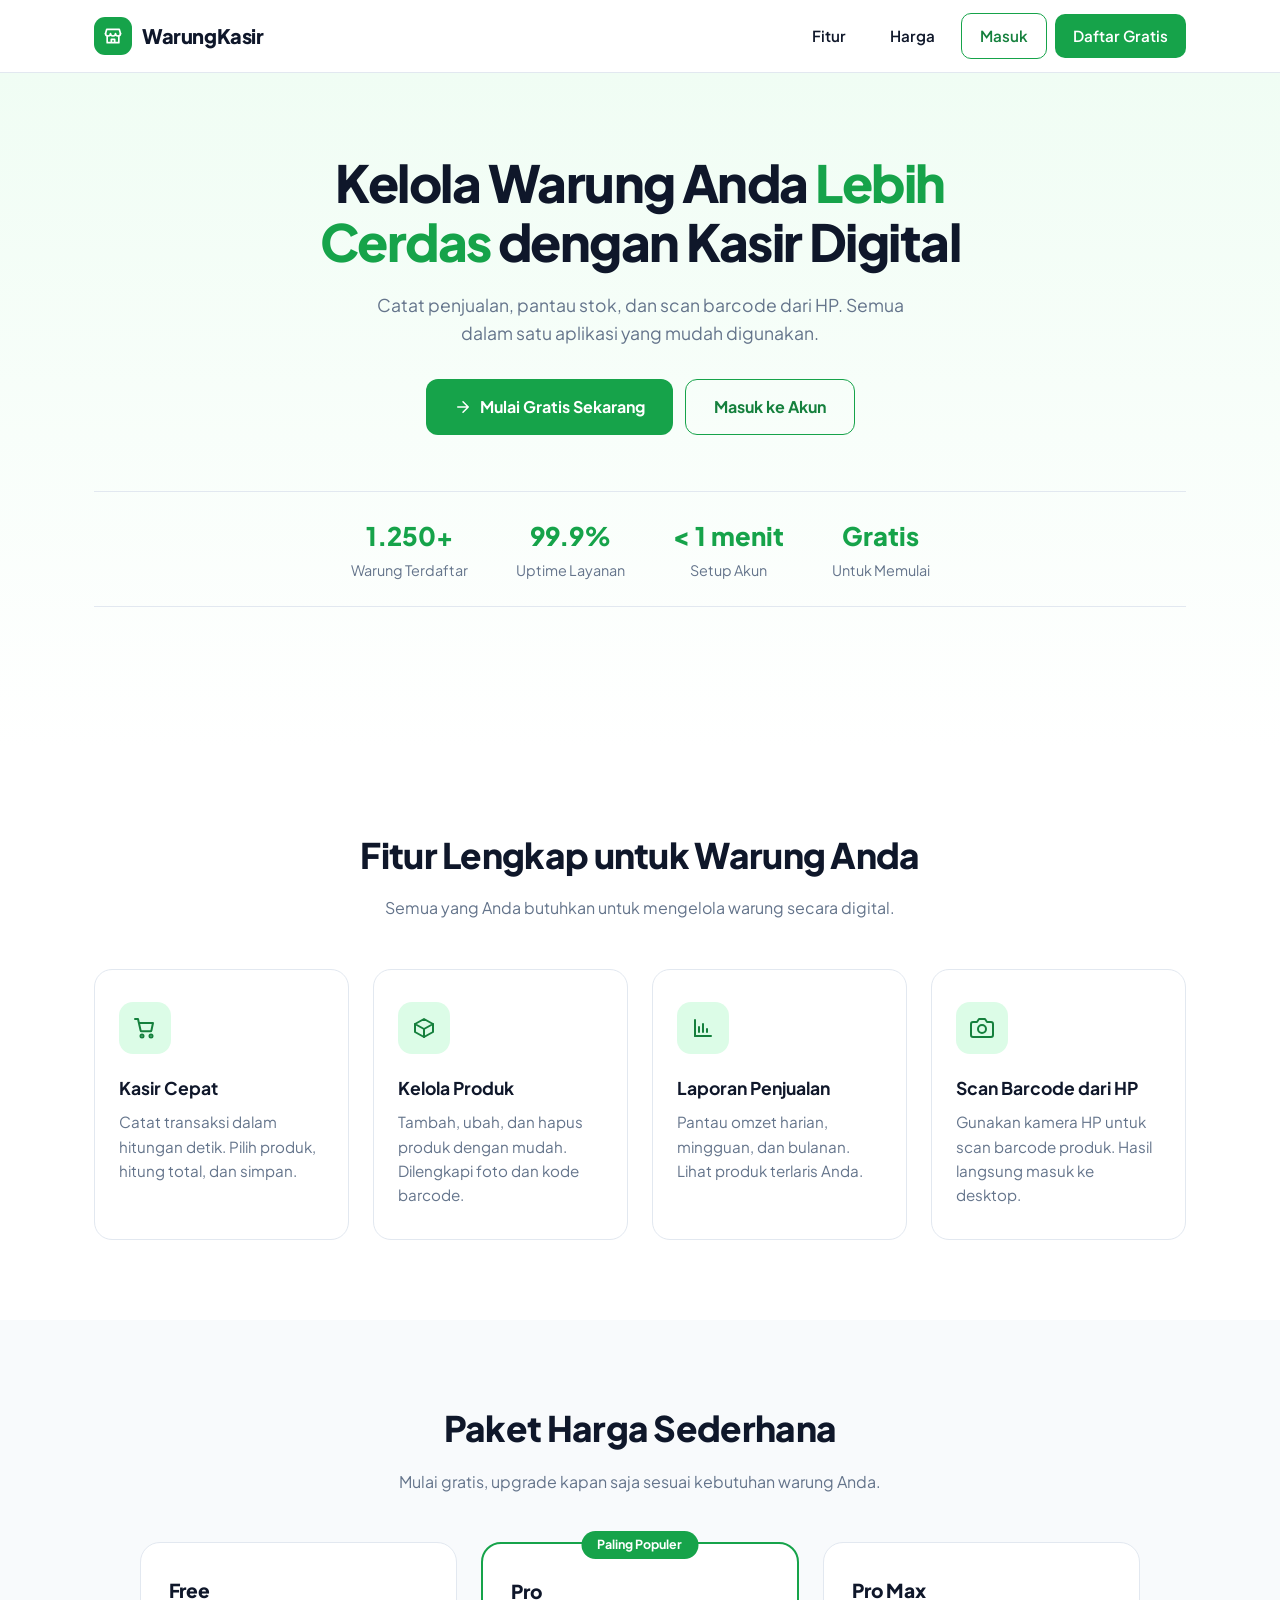
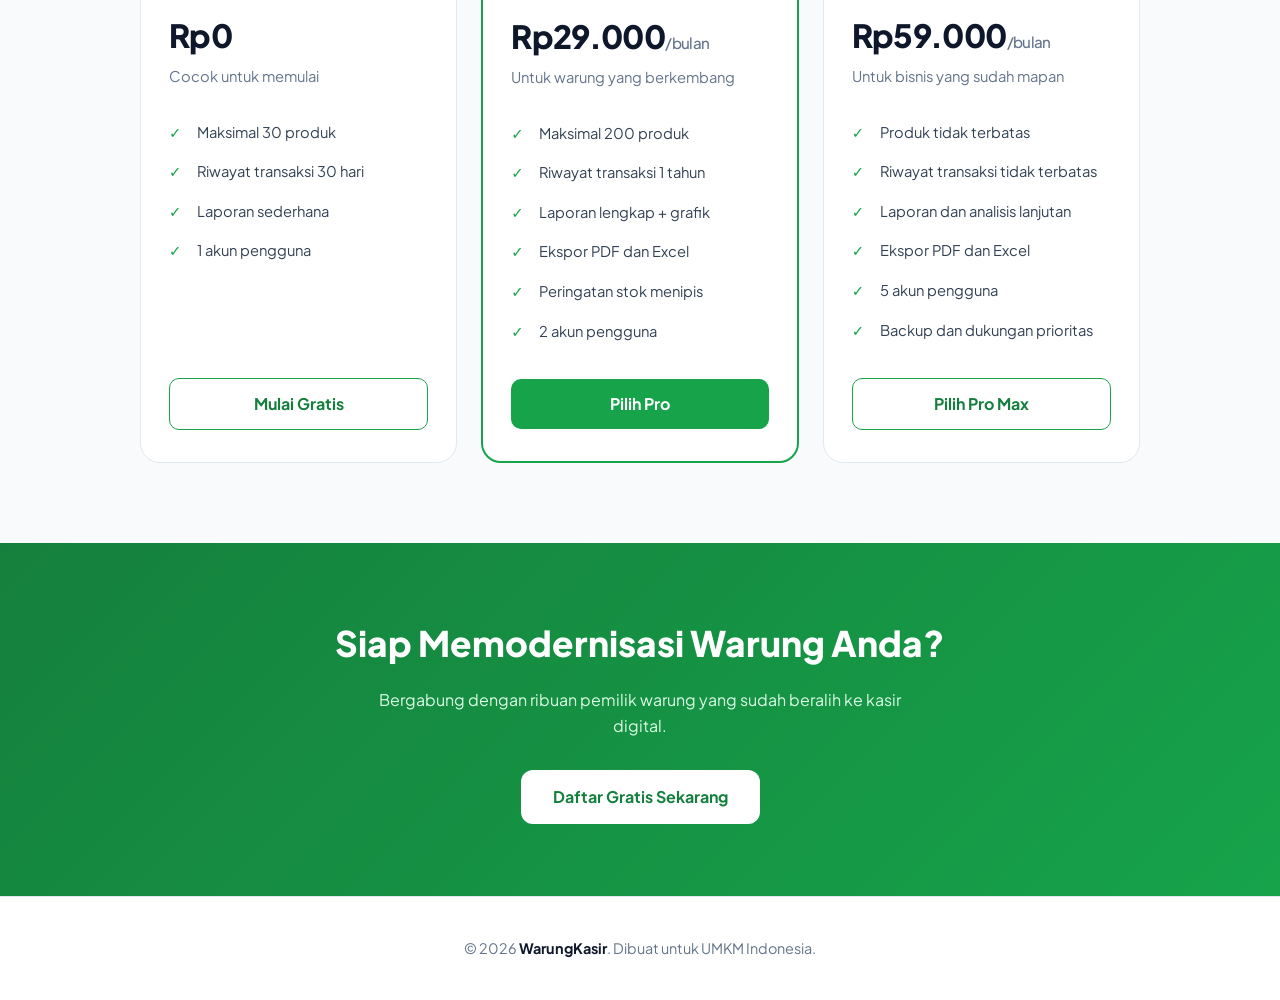
==== src/index.html @ 2b64ba41 "first commit" ====
<!DOCTYPE html>
<html lang="id">
<head>
  <meta charset="UTF-8">
  <meta name="viewport" content="width=device-width, initial-scale=1">
  <title>WarungKasir - Kasir Digital untuk Warung dan UMKM</title>
  <link rel="preconnect" href="https://fonts.googleapis.com">
  <link rel="preconnect" href="https://fonts.gstatic.com" crossorigin>
  <link href="https://fonts.googleapis.com/css2?family=Plus+Jakarta+Sans:wght@400;500;600;700;800&display=swap" rel="stylesheet">
  <style>
    :root {
      --g: #16A34A;
      --gd: #15803D;
      --gl: #DCFCE7;
      --bg: #F8FAFC;
      --tx: #0F172A;
      --mu: #64748B;
      --bd: #E2E8F0;
    }
    * { box-sizing: border-box; margin: 0; padding: 0; }
    body {
      font-family: 'Plus Jakarta Sans', system-ui, -apple-system, sans-serif;
      background: #fff;
      color: var(--tx);
      line-height: 1.6;
    }
    a { text-decoration: none; color: inherit; }
    .container { max-width: 1140px; margin: 0 auto; padding: 0 24px; }

    /* Navbar */
    .nav {
      position: sticky; top: 0; z-index: 50;
      background: rgba(255,255,255,0.9);
      backdrop-filter: blur(12px);
      border-bottom: 1px solid var(--bd);
    }
    .nav-inner {
      display: flex; align-items: center; justify-content: space-between;
      height: 72px;
    }
    .brand {
      display: flex; align-items: center; gap: 10px;
      font-size: 1.25rem; font-weight: 800; letter-spacing: -0.02em;
    }
    .logo {
      width: 38px; height: 38px; border-radius: 11px;
      background: var(--g); display: grid; place-items: center;
    }
    .nav-links { display: flex; align-items: center; gap: 8px; }
    .nav-links a {
      padding: 10px 18px; border-radius: 10px;
      font-weight: 600; font-size: 0.95rem;
    }
    .nav-links a:hover { background: var(--bg); }
    .btn-primary {
      background: var(--g); color: #fff !important;
      padding: 10px 20px; border-radius: 10px;
      font-weight: 700; transition: background 0.15s;
    }
    .btn-primary:hover { background: var(--gd); }
    .btn-ghost {
      border: 1.5px solid var(--g); color: var(--gd) !important;
      padding: 10px 20px; border-radius: 10px;
      font-weight: 700; transition: background 0.15s;
    }
    .btn-ghost:hover { background: var(--gl); }

    /* Hero */
    .hero {
      padding: 80px 0 60px;
      background: linear-gradient(180deg, #F0FDF4 0%, #fff 100%);
      text-align: center;
    }
    .hero h1 {
      font-size: clamp(2rem, 5vw, 3.2rem);
      font-weight: 800; letter-spacing: -0.03em;
      line-height: 1.15; margin-bottom: 20px;
      max-width: 780px; margin-inline: auto;
    }
    .hero h1 span { color: var(--g); }
    .hero p {
      font-size: 1.1rem; color: var(--mu);
      max-width: 580px; margin: 0 auto 32px;
    }
    .hero-btns {
      display: flex; gap: 12px; justify-content: center;
      flex-wrap: wrap; margin-bottom: 56px;
    }
    .hero-btns a {
      padding: 14px 28px; border-radius: 12px;
      font-weight: 700; font-size: 1rem;
      display: inline-flex; align-items: center; gap: 8px;
    }

    /* Stats bar */
    .stats-bar {
      display: flex; justify-content: center; gap: 48px;
      flex-wrap: wrap; padding: 24px 0;
      border-top: 1px solid var(--bd);
      border-bottom: 1px solid var(--bd);
      margin-bottom: 80px;
    }
    .stats-bar div { text-align: center; }
    .stats-bar b { display: block; font-size: 1.6rem; font-weight: 800; color: var(--g); }
    .stats-bar span { color: var(--mu); font-size: 0.9rem; }

    /* Section */
    .section { padding: 80px 0; }
    .section-head { text-align: center; margin-bottom: 48px; }
    .section-head h2 {
      font-size: clamp(1.6rem, 3.5vw, 2.2rem);
      font-weight: 800; letter-spacing: -0.02em;
      margin-bottom: 12px;
    }
    .section-head p { color: var(--mu); max-width: 540px; margin: 0 auto; }

    /* Features */
    .features {
      display: grid;
      grid-template-columns: repeat(auto-fit, minmax(240px, 1fr));
      gap: 24px;
    }
    .feature {
      padding: 32px 24px;
      background: #fff;
      border: 1px solid var(--bd);
      border-radius: 18px;
      transition: transform 0.15s, box-shadow 0.15s;
    }
    .feature:hover {
      transform: translateY(-4px);
      box-shadow: 0 12px 32px rgba(15,23,42,0.08);
    }
    .feature-icon {
      width: 52px; height: 52px; border-radius: 14px;
      background: var(--gl); color: var(--gd);
      display: grid; place-items: center; margin-bottom: 20px;
    }
    .feature h3 { font-size: 1.1rem; font-weight: 700; margin-bottom: 8px; }
    .feature p { color: var(--mu); font-size: 0.95rem; }

    /* Pricing */
    .pricing {
      display: grid;
      grid-template-columns: repeat(auto-fit, minmax(280px, 1fr));
      gap: 24px;
      max-width: 1000px; margin: 0 auto;
    }
    .plan {
      padding: 32px 28px;
      background: #fff;
      border: 1px solid var(--bd);
      border-radius: 20px;
      display: flex; flex-direction: column;
      transition: transform 0.15s, box-shadow 0.15s;
    }
    .plan:hover {
      transform: translateY(-4px);
      box-shadow: 0 12px 32px rgba(15,23,42,0.08);
    }
    .plan.hero-plan {
      border: 2px solid var(--g);
      position: relative;
    }
    .plan.hero-plan::before {
      content: 'Paling Populer';
      position: absolute; top: -13px; left: 50%; transform: translateX(-50%);
      background: var(--g); color: #fff;
      padding: 4px 16px; border-radius: 999px;
      font-size: 0.78rem; font-weight: 700;
    }
    .plan-name { font-size: 1.2rem; font-weight: 800; margin-bottom: 4px; }
    .plan-price { font-size: 2rem; font-weight: 800; letter-spacing: -0.02em; margin-bottom: 4px; }
    .plan-price small { font-size: 0.95rem; font-weight: 500; color: var(--mu); }
    .plan-desc { color: var(--mu); font-size: 0.92rem; margin-bottom: 24px; }
    .plan ul {
      list-style: none; flex: 1; margin-bottom: 28px;
    }
    .plan ul li {
      padding: 8px 0; padding-left: 28px;
      position: relative; color: #334155;
      font-size: 0.92rem;
    }
    .plan ul li::before {
      content: '✓'; position: absolute; left: 0;
      color: var(--g); font-weight: 800;
    }
    .plan a {
      text-align: center; padding: 12px;
      border-radius: 10px; font-weight: 700;
    }

    /* CTA */
    .cta {
      padding: 72px 0;
      background: linear-gradient(135deg, var(--gd) 0%, var(--g) 100%);
      text-align: center; color: #fff;
    }
    .cta h2 { font-size: clamp(1.6rem, 3.5vw, 2.2rem); font-weight: 800; margin-bottom: 16px; }
    .cta p { color: #DCFCE7; max-width: 540px; margin: 0 auto 32px; }
    .cta a {
      display: inline-block; padding: 14px 32px;
      background: #fff; color: var(--gd);
      border-radius: 12px; font-weight: 700;
      transition: transform 0.15s;
    }
    .cta a:hover { transform: translateY(-2px); }

    /* Footer */
    .footer {
      padding: 40px 0; text-align: center;
      color: var(--mu); font-size: 0.9rem;
      border-top: 1px solid var(--bd);
    }
    .footer b { color: var(--tx); }

    @media (max-width: 640px) {
      .nav-links a:not(.btn-primary):not(.btn-ghost) { display: none; }
      .stats-bar { gap: 24px; }
      .hero { padding: 60px 0 40px; }
    }
  </style>
</head>
<body>

<!-- Navbar -->
<nav class="nav">
  <div class="container nav-inner">
    <a href="index.html" class="brand">
      <span class="logo">
        <svg width="20" height="20" viewBox="0 0 24 24" fill="none" stroke="#fff" stroke-width="2" stroke-linecap="round" stroke-linejoin="round"><path d="M3 9l1.5-5h15L21 9"/><path d="M3 9a3 3 0 0 0 6 0 3 3 0 0 0 6 0 3 3 0 0 0 6 0"/><path d="M5 12v8h14v-8M10 20v-4h4v4"/></svg>
      </span>
      WarungKasir
    </a>
    <div class="nav-links">
      <a href="#fitur">Fitur</a>
      <a href="#harga">Harga</a>
      <a href="login.html" class="btn-ghost">Masuk</a>
      <a href="register.html" class="btn-primary">Daftar Gratis</a>
    </div>
  </div>
</nav>

<!-- Hero -->
<section class="hero">
  <div class="container">
    <h1>Kelola Warung Anda <span>Lebih Cerdas</span> dengan Kasir Digital</h1>
    <p>Catat penjualan, pantau stok, dan scan barcode dari HP. Semua dalam satu aplikasi yang mudah digunakan.</p>
    <div class="hero-btns">
      <a href="register.html" class="btn-primary">
        <svg width="18" height="18" viewBox="0 0 24 24" fill="none" stroke="currentColor" stroke-width="2" stroke-linecap="round" stroke-linejoin="round"><path d="M5 12h14M12 5l7 7-7 7"/></svg>
        Mulai Gratis Sekarang
      </a>
      <a href="login.html" class="btn-ghost">Masuk ke Akun</a>
    </div>

    <div class="stats-bar">
      <div><b>1.250+</b><span>Warung Terdaftar</span></div>
      <div><b>99.9%</b><span>Uptime Layanan</span></div>
      <div><b>&lt; 1 menit</b><span>Setup Akun</span></div>
      <div><b>Gratis</b><span>Untuk Memulai</span></div>
    </div>
  </div>
</section>

<!-- Features -->
<section class="section" id="fitur">
  <div class="container">
    <div class="section-head">
      <h2>Fitur Lengkap untuk Warung Anda</h2>
      <p>Semua yang Anda butuhkan untuk mengelola warung secara digital.</p>
    </div>
    <div class="features">
      <div class="feature">
        <div class="feature-icon">
          <svg width="24" height="24" viewBox="0 0 24 24" fill="none" stroke="currentColor" stroke-width="2" stroke-linecap="round" stroke-linejoin="round"><circle cx="9" cy="20" r="1.5"/><circle cx="18" cy="20" r="1.5"/><path d="M2 3h3l2.6 11.5a1 1 0 0 0 1 .8h8.8a1 1 0 0 0 1-.8L20 7H6"/></svg>
        </div>
        <h3>Kasir Cepat</h3>
        <p>Catat transaksi dalam hitungan detik. Pilih produk, hitung total, dan simpan.</p>
      </div>
      <div class="feature">
        <div class="feature-icon">
          <svg width="24" height="24" viewBox="0 0 24 24" fill="none" stroke="currentColor" stroke-width="2" stroke-linecap="round" stroke-linejoin="round"><path d="M21 8l-9-5-9 5 9 5 9-5z"/><path d="M3 8v8l9 5 9-5V8"/><path d="M12 13v8"/></svg>
        </div>
        <h3>Kelola Produk</h3>
        <p>Tambah, ubah, dan hapus produk dengan mudah. Dilengkapi foto dan kode barcode.</p>
      </div>
      <div class="feature">
        <div class="feature-icon">
          <svg width="24" height="24" viewBox="0 0 24 24" fill="none" stroke="currentColor" stroke-width="2" stroke-linecap="round" stroke-linejoin="round"><path d="M4 20V4"/><path d="M4 20h16"/><path d="M8 16v-5M12 16V8M16 16v-3"/></svg>
        </div>
        <h3>Laporan Penjualan</h3>
        <p>Pantau omzet harian, mingguan, dan bulanan. Lihat produk terlaris Anda.</p>
      </div>
      <div class="feature">
        <div class="feature-icon">
          <svg width="24" height="24" viewBox="0 0 24 24" fill="none" stroke="currentColor" stroke-width="2" stroke-linecap="round" stroke-linejoin="round"><path d="M23 19a2 2 0 0 1-2 2H3a2 2 0 0 1-2-2V8a2 2 0 0 1 2-2h4l2-3h6l2 3h4a2 2 0 0 1 2 2z"/><circle cx="12" cy="13" r="4"/></svg>
        </div>
        <h3>Scan Barcode dari HP</h3>
        <p>Gunakan kamera HP untuk scan barcode produk. Hasil langsung masuk ke desktop.</p>
      </div>
    </div>
  </div>
</section>

<!-- Pricing -->
<section class="section" id="harga" style="background: var(--bg);">
  <div class="container">
    <div class="section-head">
      <h2>Paket Harga Sederhana</h2>
      <p>Mulai gratis, upgrade kapan saja sesuai kebutuhan warung Anda.</p>
    </div>
    <div class="pricing">
      <div class="plan">
        <div class="plan-name">Free</div>
        <div class="plan-price">Rp0<small></small></div>
        <div class="plan-desc">Cocok untuk memulai</div>
        <ul>
          <li>Maksimal 30 produk</li>
          <li>Riwayat transaksi 30 hari</li>
          <li>Laporan sederhana</li>
          <li>1 akun pengguna</li>
        </ul>
        <a href="register.html" class="btn-ghost">Mulai Gratis</a>
      </div>
      <div class="plan hero-plan">
        <div class="plan-name">Pro</div>
        <div class="plan-price">Rp29.000<small>/bulan</small></div>
        <div class="plan-desc">Untuk warung yang berkembang</div>
        <ul>
          <li>Maksimal 200 produk</li>
          <li>Riwayat transaksi 1 tahun</li>
          <li>Laporan lengkap + grafik</li>
          <li>Ekspor PDF dan Excel</li>
          <li>Peringatan stok menipis</li>
          <li>2 akun pengguna</li>
        </ul>
        <a href="register.html" class="btn-primary">Pilih Pro</a>
      </div>
      <div class="plan">
        <div class="plan-name">Pro Max</div>
        <div class="plan-price">Rp59.000<small>/bulan</small></div>
        <div class="plan-desc">Untuk bisnis yang sudah mapan</div>
        <ul>
          <li>Produk tidak terbatas</li>
          <li>Riwayat transaksi tidak terbatas</li>
          <li>Laporan dan analisis lanjutan</li>
          <li>Ekspor PDF dan Excel</li>
          <li>5 akun pengguna</li>
          <li>Backup dan dukungan prioritas</li>
        </ul>
        <a href="register.html" class="btn-ghost">Pilih Pro Max</a>
      </div>
    </div>
  </div>
</section>

<!-- CTA -->
<section class="cta">
  <div class="container">
    <h2>Siap Memodernisasi Warung Anda?</h2>
    <p>Bergabung dengan ribuan pemilik warung yang sudah beralih ke kasir digital.</p>
    <a href="register.html">Daftar Gratis Sekarang</a>
  </div>
</section>

<!-- Footer -->
<footer class="footer">
  <div class="container">
    <p>&copy; 2026 <b>WarungKasir</b>. Dibuat untuk UMKM Indonesia.</p>
  </div>
</footer>

</body>
</html>
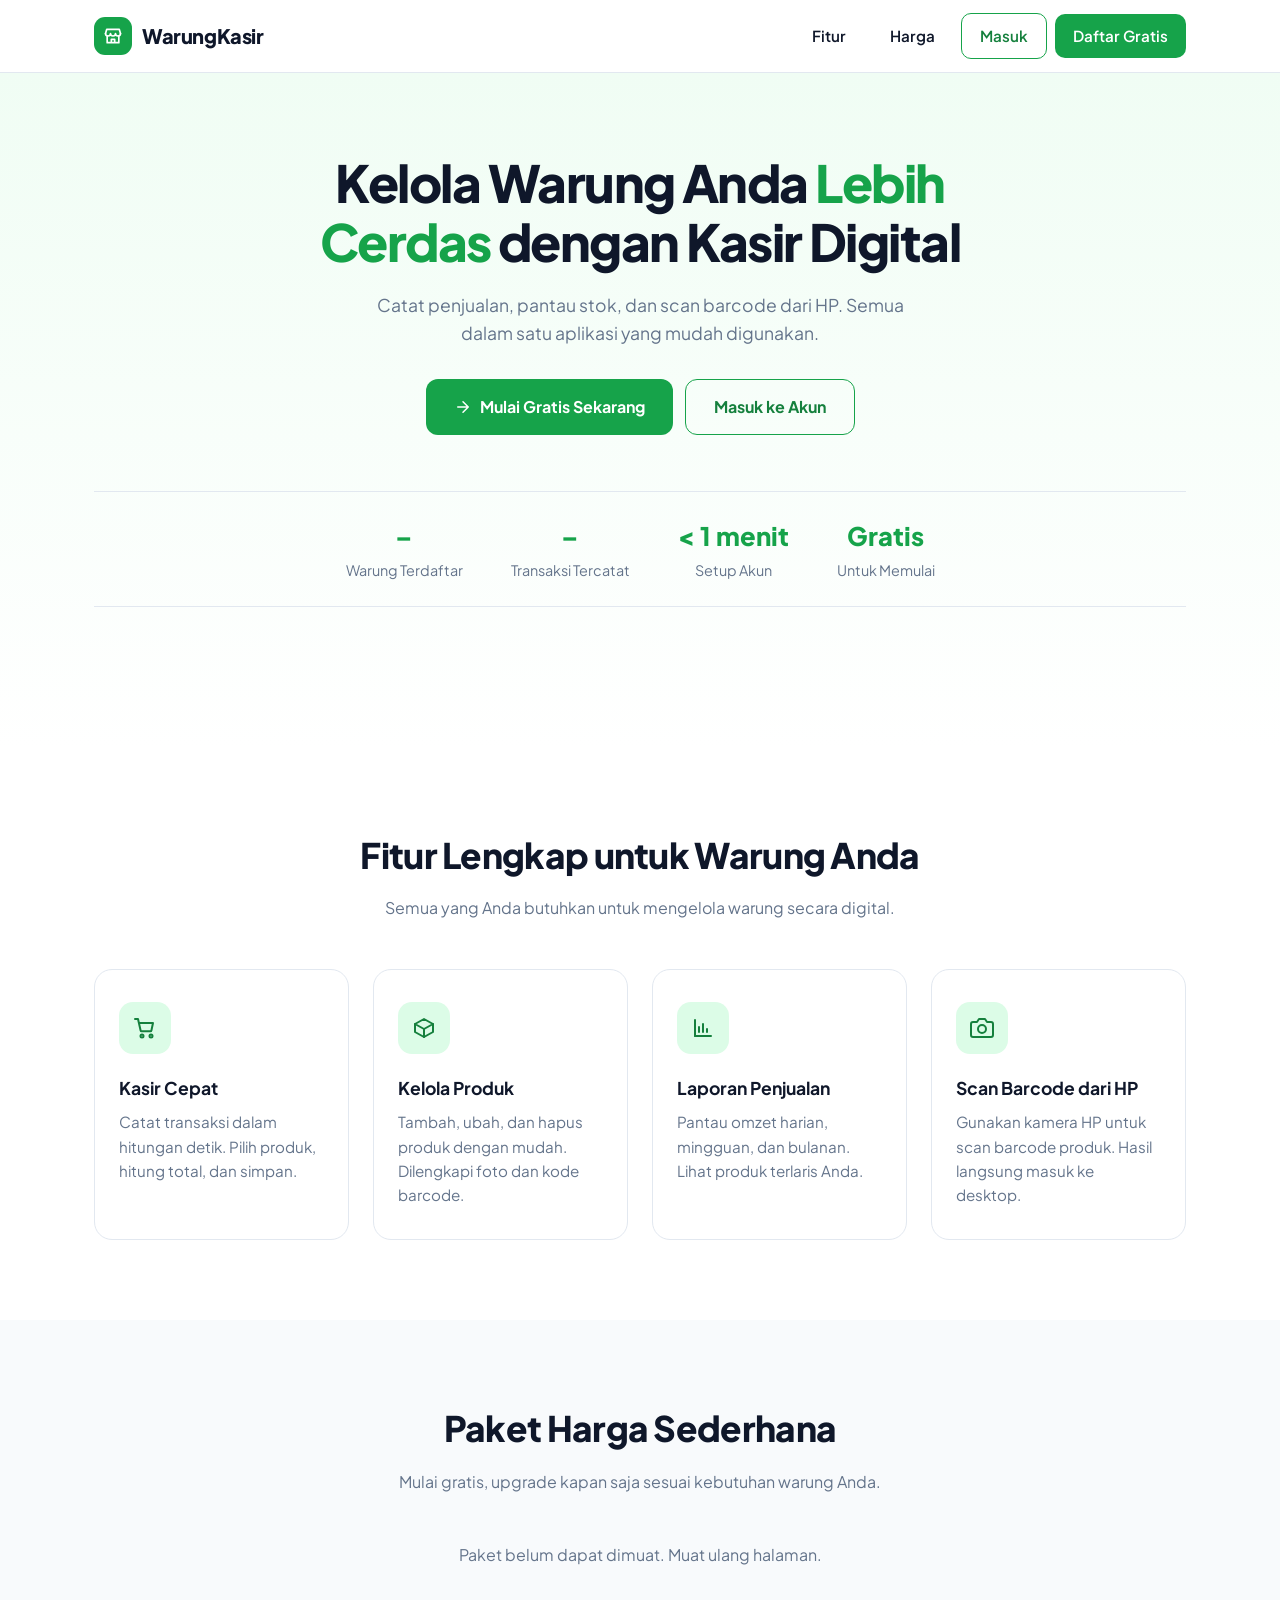
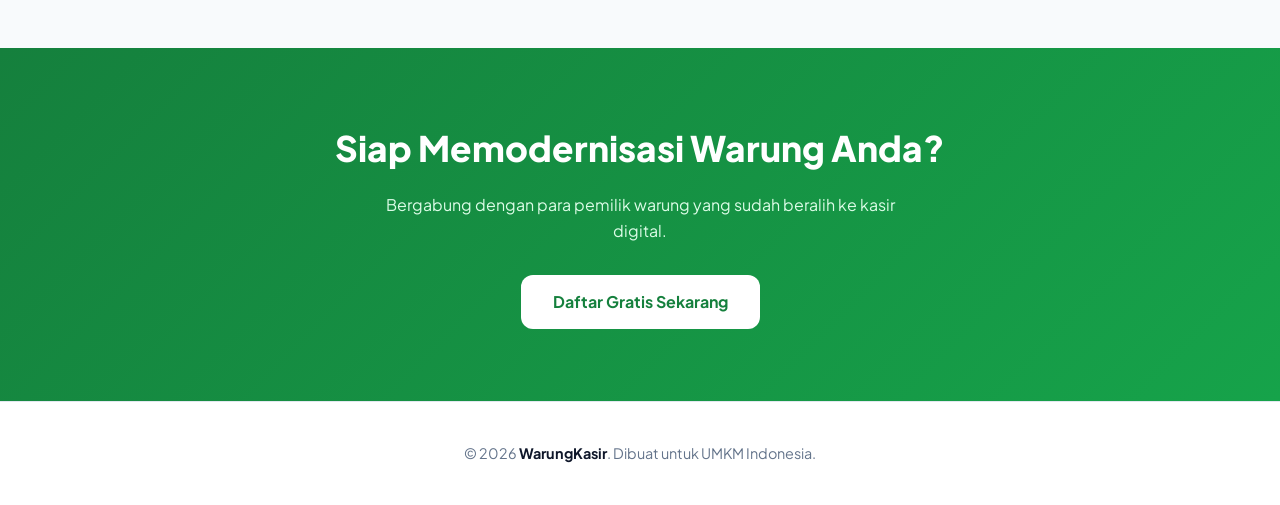
==== commit cd6f5f38: "push lagi" ====
--- a/src/index.html
+++ b/src/index.html
@@ -255,8 +255,8 @@
     </div>
 
     <div class="stats-bar">
-      <div><b>1.250+</b><span>Warung Terdaftar</span></div>
-      <div><b>99.9%</b><span>Uptime Layanan</span></div>
+      <div><b id="stat-warung">–</b><span>Warung Terdaftar</span></div>
+      <div><b id="stat-transaksi">–</b><span>Transaksi Tercatat</span></div>
       <div><b>&lt; 1 menit</b><span>Setup Akun</span></div>
       <div><b>Gratis</b><span>Untuk Memulai</span></div>
     </div>
@@ -310,48 +310,7 @@
       <h2>Paket Harga Sederhana</h2>
       <p>Mulai gratis, upgrade kapan saja sesuai kebutuhan warung Anda.</p>
     </div>
-    <div class="pricing">
-      <div class="plan">
-        <div class="plan-name">Free</div>
-        <div class="plan-price">Rp0<small></small></div>
-        <div class="plan-desc">Cocok untuk memulai</div>
-        <ul>
-          <li>Maksimal 30 produk</li>
-          <li>Riwayat transaksi 30 hari</li>
-          <li>Laporan sederhana</li>
-          <li>1 akun pengguna</li>
-        </ul>
-        <a href="register.html" class="btn-ghost">Mulai Gratis</a>
-      </div>
-      <div class="plan hero-plan">
-        <div class="plan-name">Pro</div>
-        <div class="plan-price">Rp29.000<small>/bulan</small></div>
-        <div class="plan-desc">Untuk warung yang berkembang</div>
-        <ul>
-          <li>Maksimal 200 produk</li>
-          <li>Riwayat transaksi 1 tahun</li>
-          <li>Laporan lengkap + grafik</li>
-          <li>Ekspor PDF dan Excel</li>
-          <li>Peringatan stok menipis</li>
-          <li>2 akun pengguna</li>
-        </ul>
-        <a href="register.html" class="btn-primary">Pilih Pro</a>
-      </div>
-      <div class="plan">
-        <div class="plan-name">Pro Max</div>
-        <div class="plan-price">Rp59.000<small>/bulan</small></div>
-        <div class="plan-desc">Untuk bisnis yang sudah mapan</div>
-        <ul>
-          <li>Produk tidak terbatas</li>
-          <li>Riwayat transaksi tidak terbatas</li>
-          <li>Laporan dan analisis lanjutan</li>
-          <li>Ekspor PDF dan Excel</li>
-          <li>5 akun pengguna</li>
-          <li>Backup dan dukungan prioritas</li>
-        </ul>
-        <a href="register.html" class="btn-ghost">Pilih Pro Max</a>
-      </div>
-    </div>
+    <div class="pricing" id="pricing"><p style="grid-column:1/-1; text-align:center; color:var(--mu);">Memuat paket…</p></div>
   </div>
 </section>
 
@@ -359,7 +318,7 @@
 <section class="cta">
   <div class="container">
     <h2>Siap Memodernisasi Warung Anda?</h2>
-    <p>Bergabung dengan ribuan pemilik warung yang sudah beralih ke kasir digital.</p>
+    <p>Bergabung dengan para pemilik warung yang sudah beralih ke kasir digital.</p>
     <a href="register.html">Daftar Gratis Sekarang</a>
   </div>
 </section>
@@ -371,5 +330,50 @@
   </div>
 </footer>
 
+<script>
+// Statistik dan paket harga diambil dari database lewat api/stats-publik.php
+(() => {
+  const esc = (v) => String(v).replace(/[&<>"']/g, (c) => ({ '&': '&amp;', '<': '&lt;', '>': '&gt;', '"': '&quot;', "'": '&#39;' }[c]));
+  const num = (n) => Number(n).toLocaleString('id-ID');
+  const TAGLINE = { free: 'Cocok untuk memulai', pro: 'Untuk warung yang berkembang', promax: 'Untuk bisnis yang sudah mapan' };
+
+  function features(p) {
+    const hist = p.history_days == null ? 'Riwayat transaksi tidak terbatas'
+      : p.history_days === 365 ? 'Riwayat transaksi 1 tahun' : 'Riwayat transaksi ' + num(p.history_days) + ' hari';
+    const f = [p.max_products == null ? 'Produk tidak terbatas' : 'Maksimal ' + num(p.max_products) + ' produk', hist, (p.max_accounts == null ? '-' : p.max_accounts) + ' akun pengguna'];
+    if (p.price_monthly > 0) f.push('Ekspor laporan ke Excel');
+    return f;
+  }
+
+  function renderPlans(plans) {
+    document.getElementById('pricing').innerHTML = plans.map((p) => {
+      const paid = p.price_monthly > 0, pop = p.code === 'pro';
+      const price = paid ? 'Rp' + num(p.price_monthly) + '<small>/bulan</small>' : 'Rp0';
+      const btn = paid ? (pop ? 'btn-primary' : 'btn-ghost') : 'btn-ghost';
+      return '<div class="plan' + (pop ? ' hero-plan' : '') + '">'
+        + '<div class="plan-name">' + esc(p.name) + '</div>'
+        + '<div class="plan-price">' + price + '</div>'
+        + '<div class="plan-desc">' + esc(TAGLINE[p.code] || '') + '</div>'
+        + '<ul>' + features(p).map((x) => '<li>' + esc(x) + '</li>').join('') + '</ul>'
+        + '<a href="register.html" class="' + btn + '">' + (paid ? 'Pilih ' + esc(p.name) : 'Mulai Gratis') + '</a></div>';
+    }).join('');
+  }
+
+  (async () => {
+    try {
+      const r = await fetch('api/stats-publik.php', { cache: 'no-store', headers: { Accept: 'application/json' } });
+      if (!r.ok) throw new Error('HTTP ' + r.status);
+      const d = await r.json();
+      if (Number.isFinite(d.warung)) document.getElementById('stat-warung').textContent = num(d.warung);
+      if (Number.isFinite(d.transaksi)) document.getElementById('stat-transaksi').textContent = num(d.transaksi);
+      if (Array.isArray(d.plans) && d.plans.length) renderPlans(d.plans);
+      else throw new Error('paket kosong');
+    } catch (e) {
+      document.getElementById('pricing').innerHTML = '<p style="grid-column:1/-1; text-align:center; color:var(--mu);">Paket belum dapat dimuat. Muat ulang halaman.</p>';
+    }
+  })();
+})();
+</script>
+
 </body>
 </html>
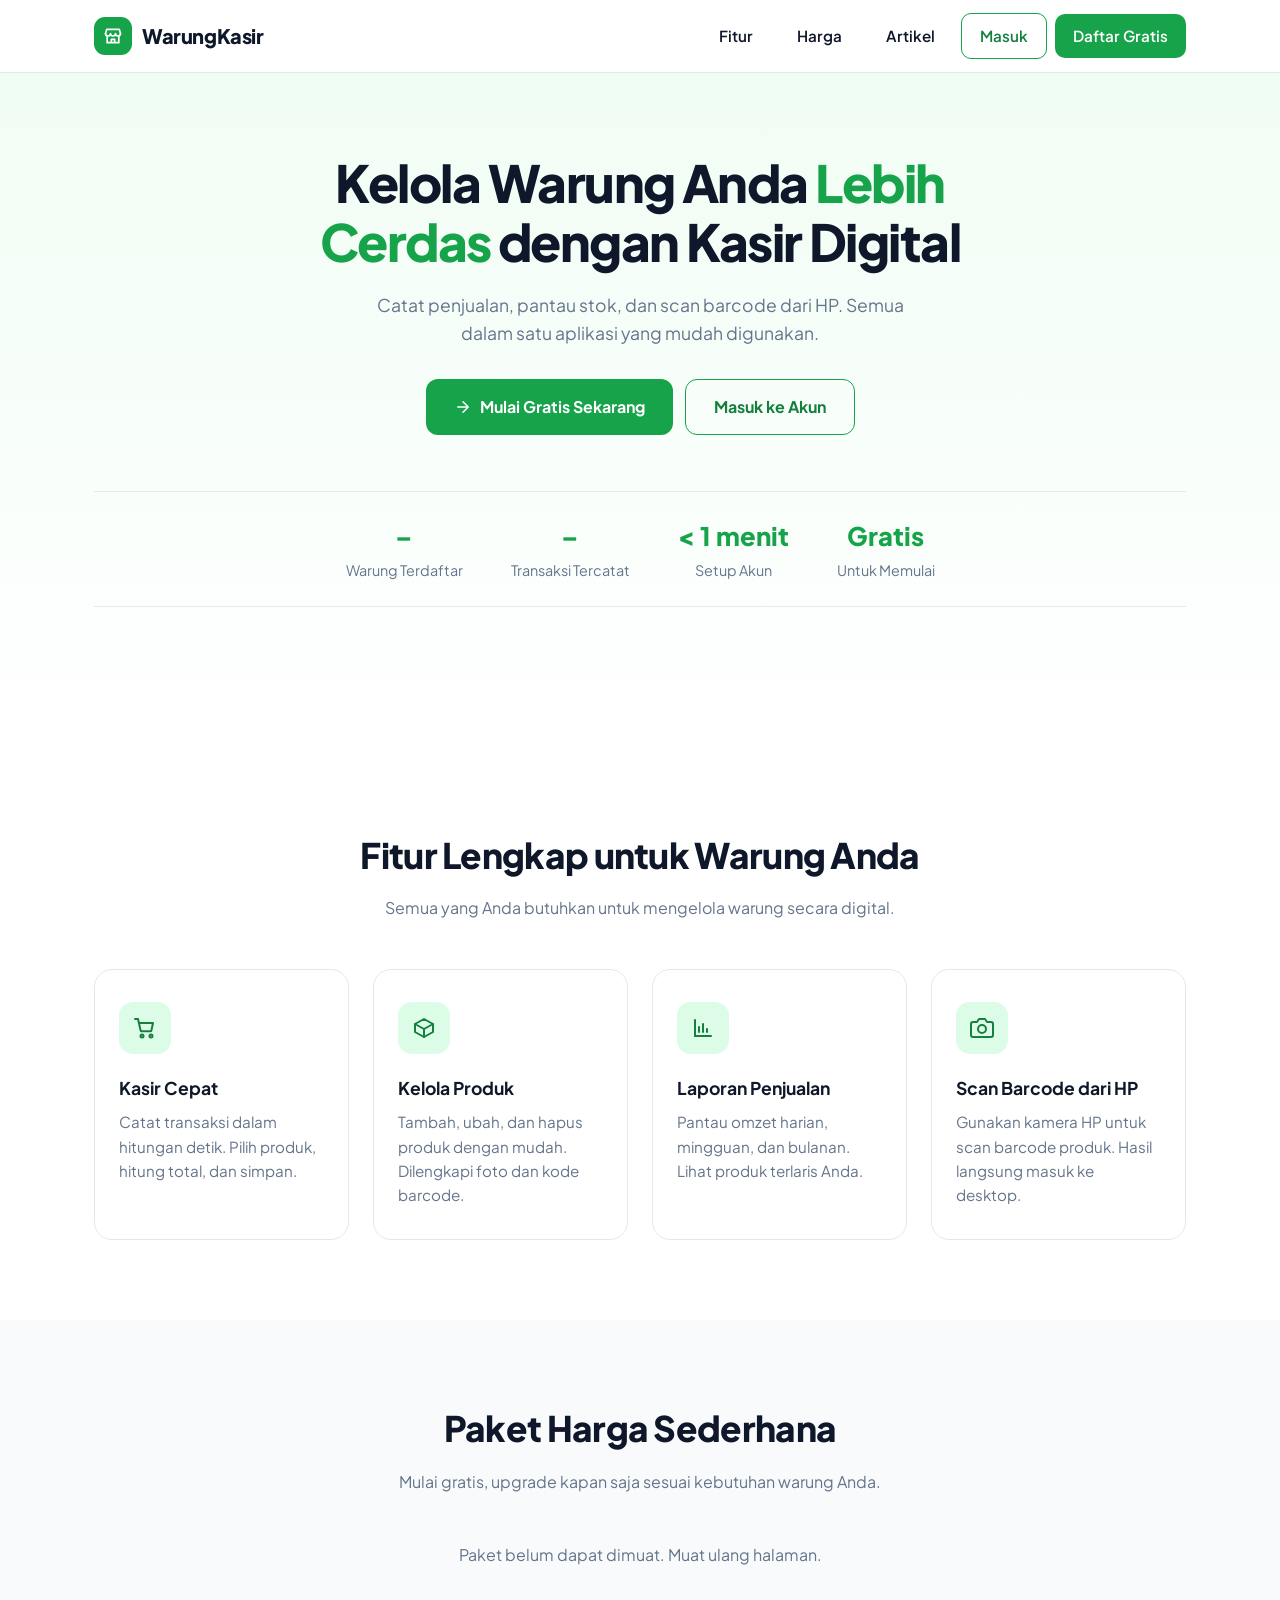
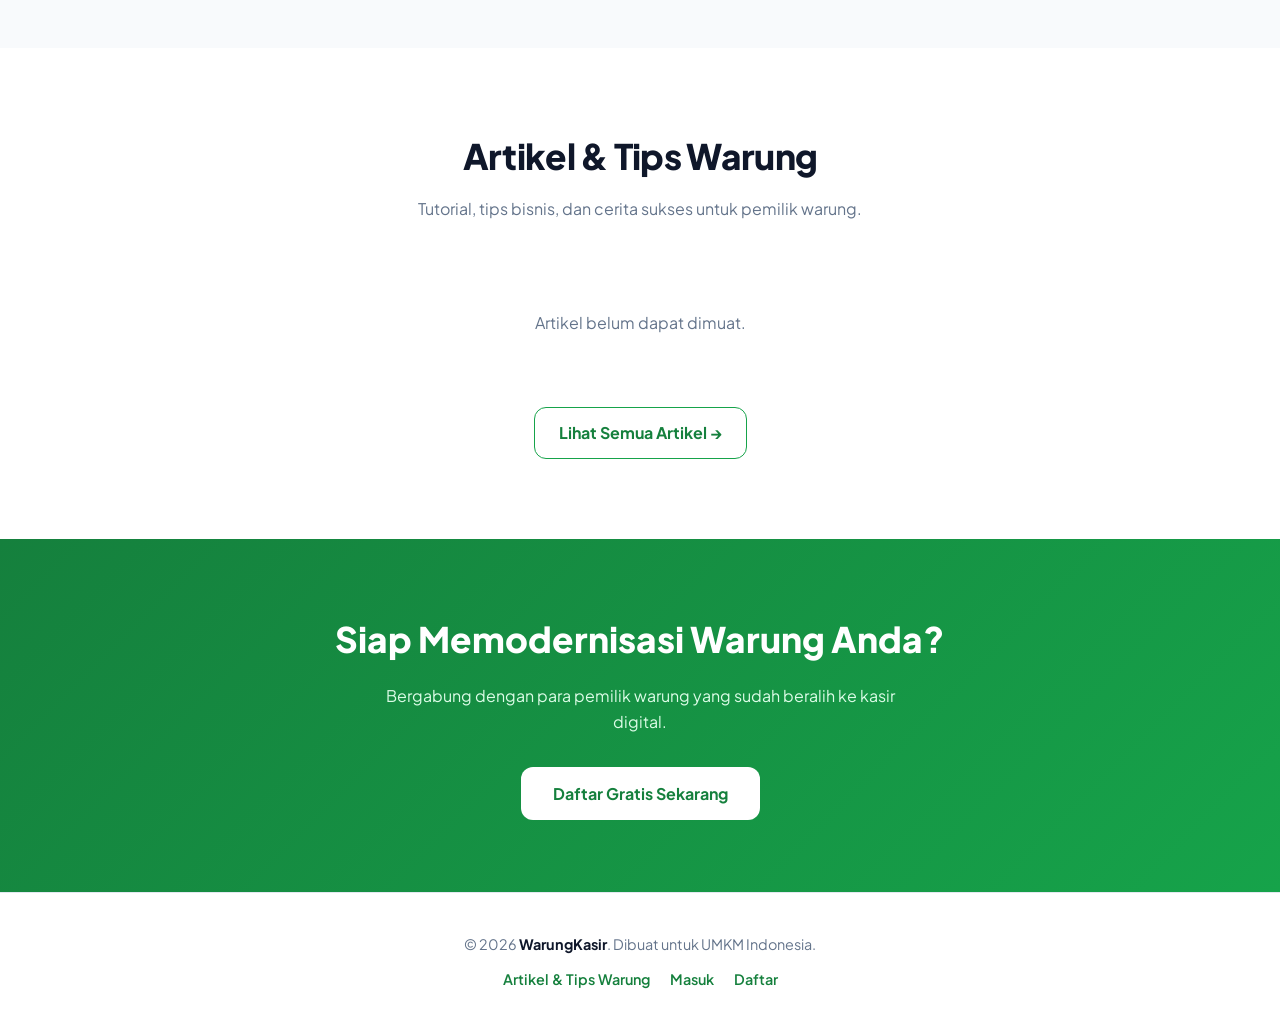
==== commit 496525ce: "update 16/11/2026" ====
--- a/src/index.html
+++ b/src/index.html
@@ -27,7 +27,6 @@
     a { text-decoration: none; color: inherit; }
     .container { max-width: 1140px; margin: 0 auto; padding: 0 24px; }
 
-    /* Navbar */
     .nav {
       position: sticky; top: 0; z-index: 50;
       background: rgba(255,255,255,0.9);
@@ -65,7 +64,6 @@
     }
     .btn-ghost:hover { background: var(--gl); }
 
-    /* Hero */
     .hero {
       padding: 80px 0 60px;
       background: linear-gradient(180deg, #F0FDF4 0%, #fff 100%);
@@ -92,7 +90,6 @@
       display: inline-flex; align-items: center; gap: 8px;
     }
 
-    /* Stats bar */
     .stats-bar {
       display: flex; justify-content: center; gap: 48px;
       flex-wrap: wrap; padding: 24px 0;
@@ -104,7 +101,6 @@
     .stats-bar b { display: block; font-size: 1.6rem; font-weight: 800; color: var(--g); }
     .stats-bar span { color: var(--mu); font-size: 0.9rem; }
 
-    /* Section */
     .section { padding: 80px 0; }
     .section-head { text-align: center; margin-bottom: 48px; }
     .section-head h2 {
@@ -114,7 +110,6 @@
     }
     .section-head p { color: var(--mu); max-width: 540px; margin: 0 auto; }
 
-    /* Features */
     .features {
       display: grid;
       grid-template-columns: repeat(auto-fit, minmax(240px, 1fr));
@@ -139,7 +134,6 @@
     .feature h3 { font-size: 1.1rem; font-weight: 700; margin-bottom: 8px; }
     .feature p { color: var(--mu); font-size: 0.95rem; }
 
-    /* Pricing */
     .pricing {
       display: grid;
       grid-template-columns: repeat(auto-fit, minmax(280px, 1fr));
@@ -190,7 +184,75 @@
       border-radius: 10px; font-weight: 700;
     }
 
-    /* CTA */
+    .artikel-home-grid {
+      display: grid;
+      grid-template-columns: repeat(auto-fill, minmax(300px, 1fr));
+      gap: 24px;
+    }
+    .artikel-home-card {
+      display: flex; flex-direction: column;
+      background: #fff;
+      border: 1px solid var(--bd);
+      border-radius: 18px;
+      overflow: hidden;
+      text-decoration: none;
+      color: inherit;
+      transition: transform .15s, box-shadow .15s;
+    }
+    .artikel-home-card:hover {
+      transform: translateY(-4px);
+      box-shadow: 0 12px 32px rgba(15,23,42,.08);
+    }
+    .artikel-home-cover {
+      aspect-ratio: 16/9;
+      overflow: hidden;
+      background: var(--gl);
+    }
+    .artikel-home-cover img {
+      width: 100%; height: 100%; object-fit: cover; display: block;
+    }
+    .artikel-home-body {
+      padding: 22px;
+      display: flex; flex-direction: column; gap: 10px;
+      flex: 1;
+    }
+    .artikel-home-cat {
+      display: inline-block;
+      padding: 3px 10px;
+      background: var(--gl);
+      color: var(--gd);
+      font-size: .75rem;
+      font-weight: 700;
+      border-radius: 999px;
+      align-self: flex-start;
+    }
+    .artikel-home-body h3 {
+      font-size: 1.15rem; font-weight: 700;
+      margin: 0; line-height: 1.35; color: var(--tx);
+    }
+    .artikel-home-body p {
+      color: var(--mu); font-size: .92rem;
+      margin: 0; flex: 1; line-height: 1.55;
+    }
+    .artikel-home-body small { color: var(--mu); font-size: .82rem; }
+    .artikel-home-empty {
+      grid-column: 1/-1; text-align: center;
+      color: var(--mu); padding: 40px 20px;
+    }
+    .artikel-home-more {
+      text-align: center; margin-top: 32px;
+    }
+    .artikel-home-more a {
+      display: inline-block;
+      padding: 12px 24px;
+      border: 1.5px solid var(--g);
+      color: var(--gd);
+      border-radius: 12px;
+      font-weight: 700;
+      transition: background .15s;
+    }
+    .artikel-home-more a:hover { background: var(--gl); }
+
     .cta {
       padding: 72px 0;
       background: linear-gradient(135deg, var(--gd) 0%, var(--g) 100%);
@@ -206,13 +268,25 @@
     }
     .cta a:hover { transform: translateY(-2px); }
 
-    /* Footer */
     .footer {
       padding: 40px 0; text-align: center;
       color: var(--mu); font-size: 0.9rem;
       border-top: 1px solid var(--bd);
     }
     .footer b { color: var(--tx); }
+    .footer .footer-links {
+      margin-top: 12px;
+      display: flex;
+      justify-content: center;
+      gap: 20px;
+      flex-wrap: wrap;
+    }
+    .footer .footer-links a {
+      color: var(--gd);
+      font-weight: 600;
+      font-size: 0.9rem;
+    }
+    .footer .footer-links a:hover { text-decoration: underline; }
 
     @media (max-width: 640px) {
       .nav-links a:not(.btn-primary):not(.btn-ghost) { display: none; }
@@ -223,7 +297,6 @@
 </head>
 <body>
 
-<!-- Navbar -->
 <nav class="nav">
   <div class="container nav-inner">
     <a href="index.html" class="brand">
@@ -235,13 +308,13 @@
     <div class="nav-links">
       <a href="#fitur">Fitur</a>
       <a href="#harga">Harga</a>
+      <a href="artikel.php">Artikel</a>
       <a href="login.html" class="btn-ghost">Masuk</a>
       <a href="register.html" class="btn-primary">Daftar Gratis</a>
     </div>
   </div>
 </nav>
 
-<!-- Hero -->
 <section class="hero">
   <div class="container">
     <h1>Kelola Warung Anda <span>Lebih Cerdas</span> dengan Kasir Digital</h1>
@@ -263,7 +336,6 @@
   </div>
 </section>
 
-<!-- Features -->
 <section class="section" id="fitur">
   <div class="container">
     <div class="section-head">
@@ -303,7 +375,6 @@
   </div>
 </section>
 
-<!-- Pricing -->
 <section class="section" id="harga" style="background: var(--bg);">
   <div class="container">
     <div class="section-head">
@@ -314,7 +385,21 @@
   </div>
 </section>
 
-<!-- CTA -->
+<section class="section" id="artikel" style="background: #fff;">
+  <div class="container">
+    <div class="section-head">
+      <h2>Artikel &amp; Tips Warung</h2>
+      <p>Tutorial, tips bisnis, dan cerita sukses untuk pemilik warung.</p>
+    </div>
+    <div class="artikel-home-grid" id="artikel-terbaru">
+      <p class="artikel-home-empty">Memuat artikel…</p>
+    </div>
+    <div class="artikel-home-more">
+      <a href="artikel.php">Lihat Semua Artikel →</a>
+    </div>
+  </div>
+</section>
+
 <section class="cta">
   <div class="container">
     <h2>Siap Memodernisasi Warung Anda?</h2>
@@ -323,15 +408,18 @@
   </div>
 </section>
 
-<!-- Footer -->
 <footer class="footer">
   <div class="container">
     <p>&copy; 2026 <b>WarungKasir</b>. Dibuat untuk UMKM Indonesia.</p>
+    <div class="footer-links">
+      <a href="artikel.php">Artikel &amp; Tips Warung</a>
+      <a href="login.html">Masuk</a>
+      <a href="register.html">Daftar</a>
+    </div>
   </div>
 </footer>
 
 <script>
-// Statistik dan paket harga diambil dari database lewat api/stats-publik.php
 (() => {
   const esc = (v) => String(v).replace(/[&<>"']/g, (c) => ({ '&': '&amp;', '<': '&lt;', '>': '&gt;', '"': '&quot;', "'": '&#39;' }[c]));
   const num = (n) => Number(n).toLocaleString('id-ID');
@@ -359,7 +447,7 @@
     }).join('');
   }
 
-  (async () => {
+  async function loadStats() {
     try {
       const r = await fetch('api/stats-publik.php', { cache: 'no-store', headers: { Accept: 'application/json' } });
       if (!r.ok) throw new Error('HTTP ' + r.status);
@@ -371,9 +459,40 @@
     } catch (e) {
       document.getElementById('pricing').innerHTML = '<p style="grid-column:1/-1; text-align:center; color:var(--mu);">Paket belum dapat dimuat. Muat ulang halaman.</p>';
     }
-  })();
+  }
+
+  async function loadArtikelTerbaru() {
+    const box = document.getElementById('artikel-terbaru');
+    if (!box) return;
+    try {
+      const r = await fetch('api/artikel-publik.php?action=list&page=1', { cache: 'no-store', headers: { Accept: 'application/json' } });
+      if (!r.ok) throw new Error();
+      const j = await r.json();
+      const items = (j.items || []).slice(0, 3);
+      if (!items.length) {
+        box.innerHTML = '<p class="artikel-home-empty">Belum ada artikel.</p>';
+        return;
+      }
+      box.innerHTML = items.map((a) => `
+        <a class="artikel-home-card" href="artikel-detail.php?slug=${encodeURIComponent(a.slug)}">
+          <div class="artikel-home-cover">${a.cover_image ? `<img src="${esc(a.cover_image)}" alt="" loading="lazy">` : ''}</div>
+          <div class="artikel-home-body">
+            ${a.category ? `<span class="artikel-home-cat">${esc(a.category.name)}</span>` : ''}
+            <h3>${esc(a.title)}</h3>
+            <p>${esc(a.excerpt)}</p>
+            <small>${a.views} views</small>
+          </div>
+        </a>
+      `).join('');
+    } catch {
+      box.innerHTML = '<p class="artikel-home-empty">Artikel belum dapat dimuat.</p>';
+    }
+  }
+
+  loadStats();
+  loadArtikelTerbaru();
 })();
 </script>
 
 </body>
-</html>+</html> 
